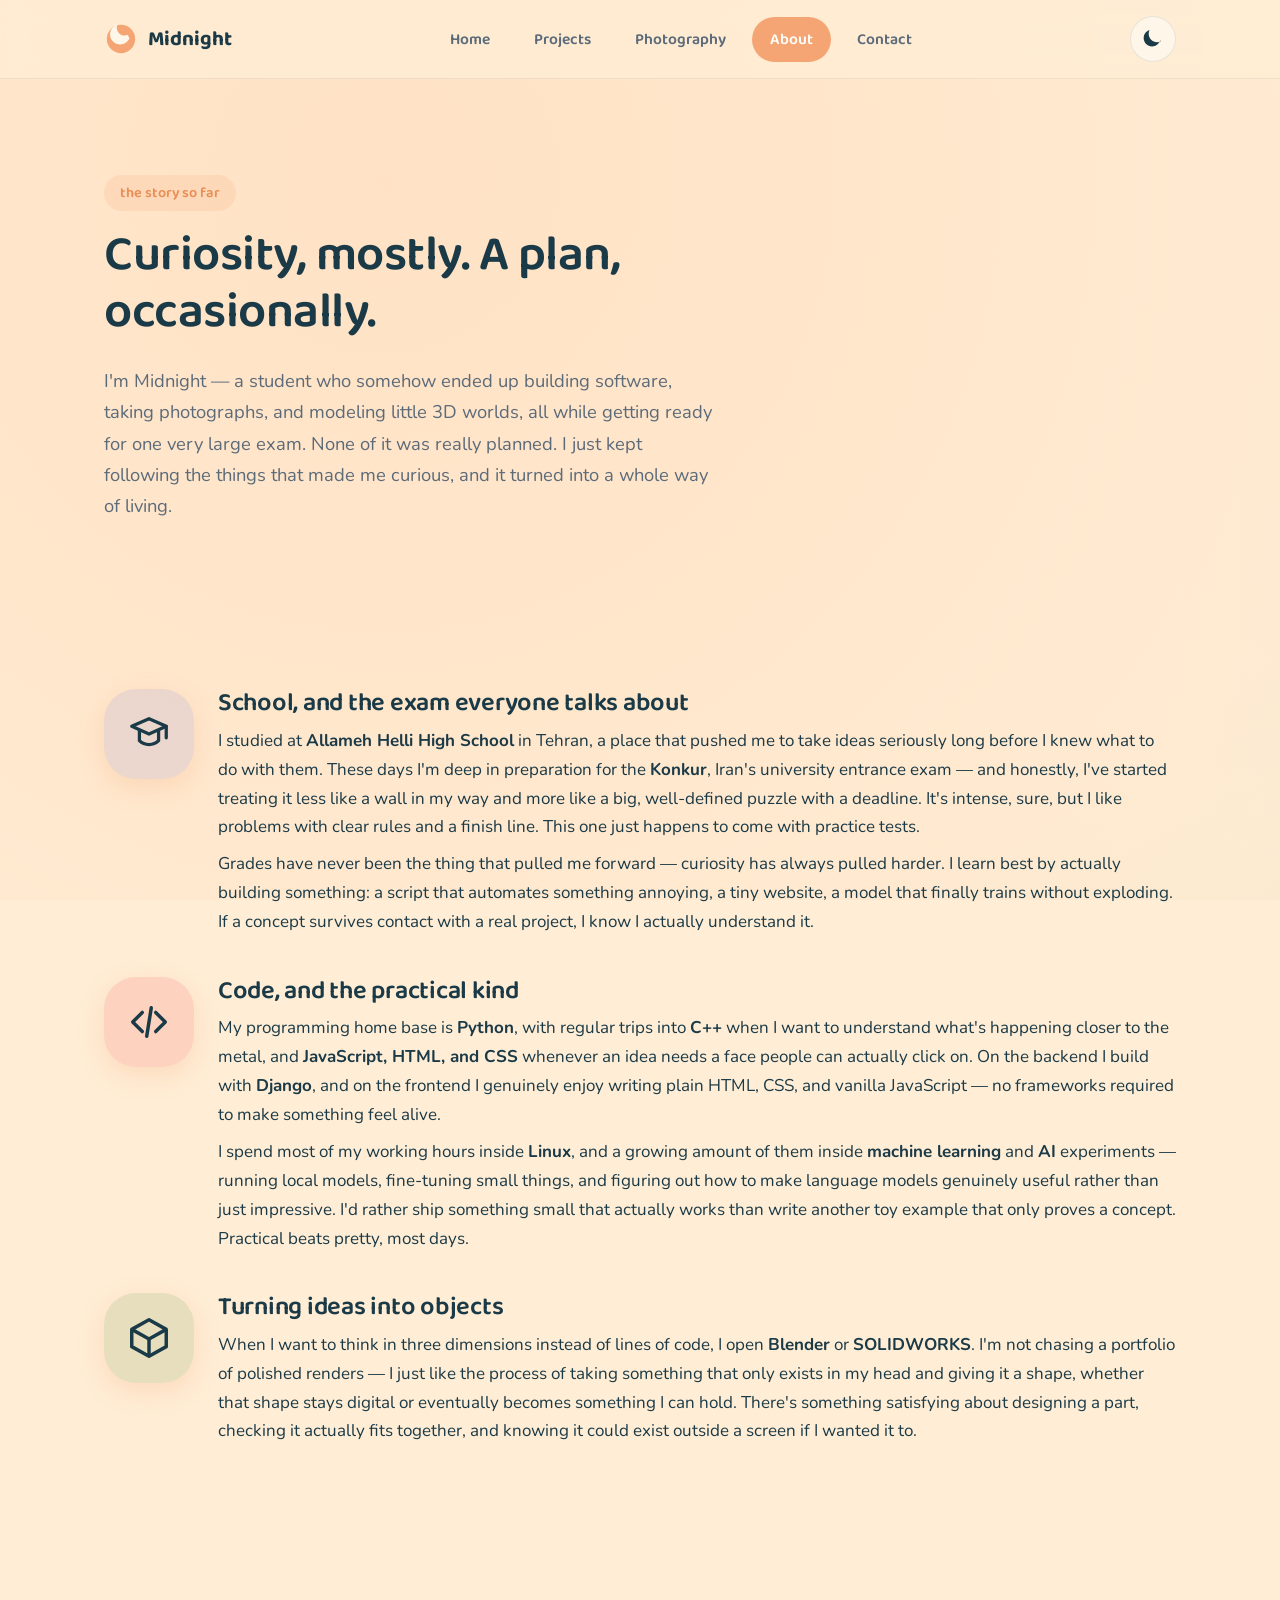
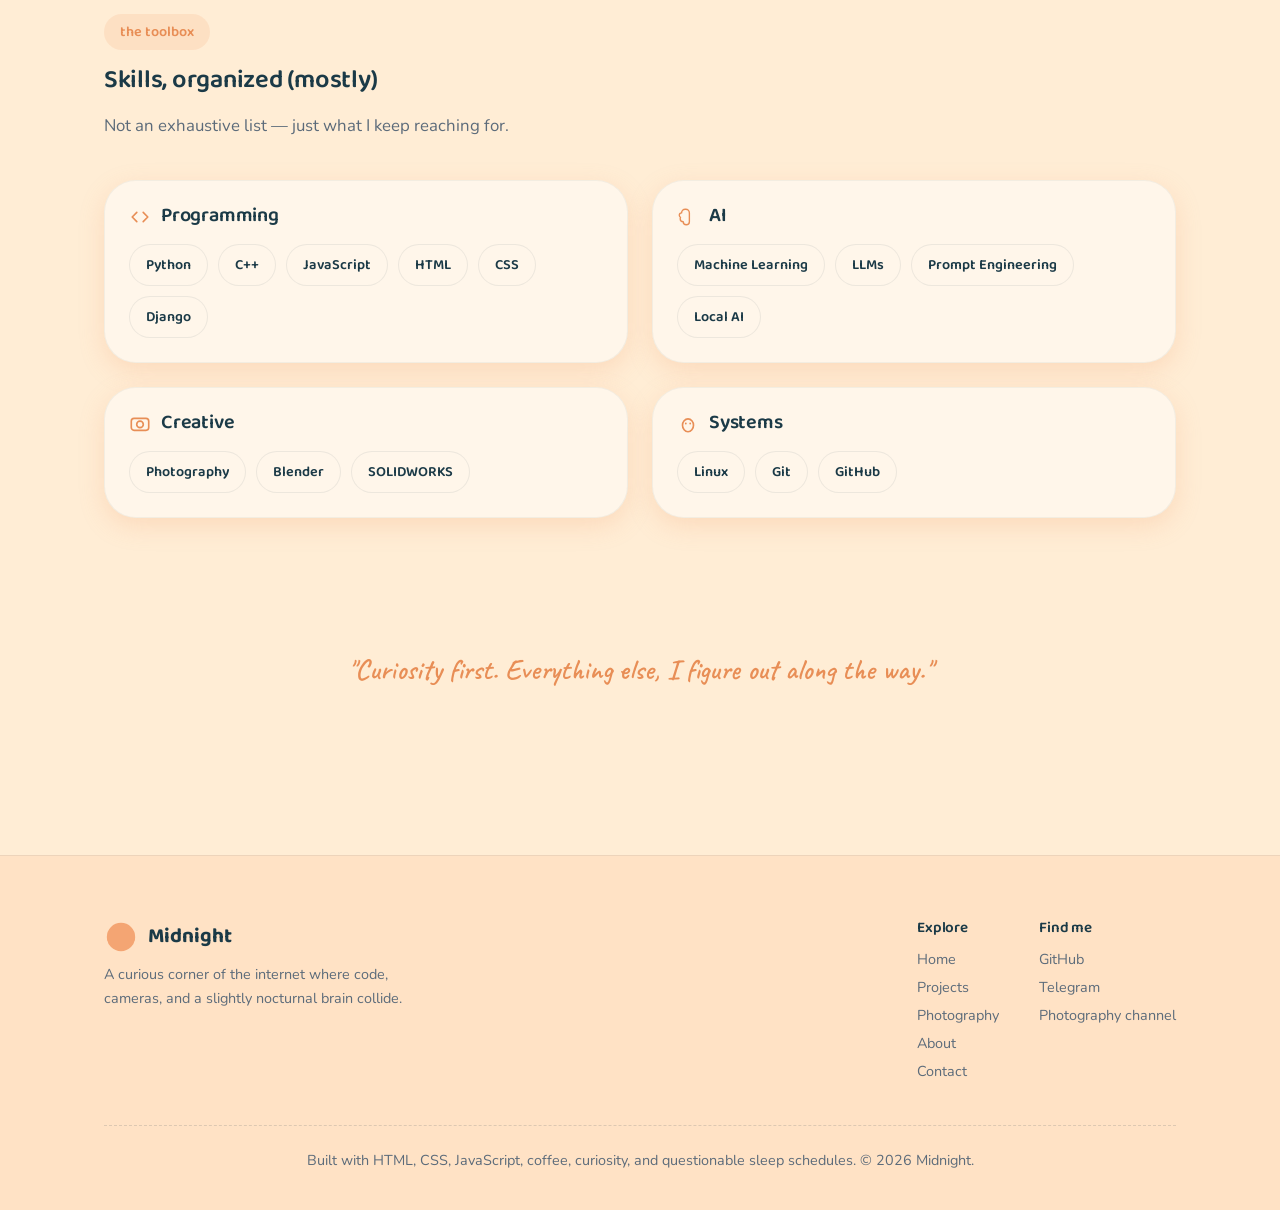
==== about.html @ 17f3300e "update blog" ====
<!DOCTYPE html>
<html lang="en">
<head>
<meta charset="UTF-8">
<script>
(function () {
  try {
    var t = localStorage.getItem('midnight-theme');
    if (t === 'night' || (!t && window.matchMedia('(prefers-color-scheme: dark)').matches)) {
      document.documentElement.setAttribute('data-theme', 'night');
    }
  } catch (e) {}
})();
</script>
<meta name="viewport" content="width=device-width, initial-scale=1.0">
<title>About — Midnight</title>
<meta name="description" content="Student, builder, and endlessly curious human. The story of how Midnight ended up juggling code, cameras, and Konkur prep.">
<link rel="icon" href="data:image/svg+xml,<svg xmlns=%22http://www.w3.org/2000/svg%22 viewBox=%220 0 24 24%22><circle cx=%2212%22 cy=%2212%22 r=%2210%22 fill=%22%23F4A573%22/></svg>">
<link rel="stylesheet" href="css/style.css">
<link rel="stylesheet" href="css/animations.css">
<link rel="stylesheet" href="css/responsive.css">
</head>
<body>

<div class="page-veil"></div>

<header class="site-header">
  <div class="container nav-wrap">
    <a href="index.html" class="brand">
      <svg class="brand-mark" viewBox="0 0 24 24" fill="none" xmlns="http://www.w3.org/2000/svg">
        <circle cx="12" cy="12" r="10" fill="var(--surface)"/>
        <path d="M17 9C16.2 9.3 15.4 9.5 14.5 9.5C11.5 9.5 9 7 9 4C9 3.3 9.1 2.6 9.4 2C6.4 2.9 4.3 5.6 4.3 8.8C4.3 12.7 7.5 15.9 11.4 15.9C14.4 15.9 16.9 14.1 18 11.5C17.6 11 17.2 10.5 17 9Z" fill="var(--ground-soft)"/>
      </svg>
      <span class="brand-text">Midnight</span>
    </a>
    <nav class="nav-links" aria-label="Primary">
      <a href="index.html">Home</a>
      <a href="projects.html">Projects</a>
      <a href="photography.html">Photography</a>
      <a href="about.html">About</a>
      <a href="contact.html">Contact</a>
    </nav>
    <div class="nav-actions">
      <button class="theme-toggle" aria-label="Toggle day and night"><svg viewBox="0 0 24 24" fill="none"><path d="M20.5 14.5C19.28 15.09 17.9 15.42 16.45 15.42C11.4 15.42 7.3 11.32 7.3 6.27C7.3 4.82 7.63 3.44 8.22 2.22C4.52 3.4 1.83 6.87 1.83 10.97C1.83 16.02 5.93 20.12 10.98 20.12C15.08 20.12 18.55 17.43 19.73 13.73C19.99 13.98 20.25 14.24 20.5 14.5Z" fill="currentColor"/></svg></button>
      <button class="nav-toggle" aria-label="Open menu" aria-expanded="false">
        <span></span><span></span><span></span>
      </button>
    </div>
  </div>
</header>

<main>

  <!-- ============================ INTRO ============================ -->
  <section class="hero">
    <div class="container">
      <div class="reveal" style="max-width:720px;">
        <div class="eyebrow">the story so far</div>
        <h1 class="hero-greeting" style="font-size:var(--fs-h1);">Curiosity, mostly. A plan, occasionally.</h1>
        <p class="lede">
          I'm Midnight — a student who somehow ended up building software, taking photographs,
          and modeling little 3D worlds, all while getting ready for one very large exam.
          None of it was really planned. I just kept following the things that made me curious,
          and it turned into a whole way of living.
        </p>
      </div>
    </div>
  </section>

  <!-- ============================ SCHOOL & KONKUR ============================ -->
  <section class="section-tight">
    <div class="container">
      <div class="about-block reveal">
        <div class="about-icon" style="background:color-mix(in srgb, var(--lavender) 26%, transparent);">
          <svg viewBox="0 0 24 24" fill="none"><path d="M3 8L12 4L21 8L12 12L3 8Z" stroke="var(--ink)" stroke-width="1.7" stroke-linejoin="round"/><path d="M7 10V15.5C7 15.5 9 17.5 12 17.5C15 17.5 17 15.5 17 15.5V10" stroke="var(--ink)" stroke-width="1.7" stroke-linejoin="round"/><path d="M21 8V14" stroke="var(--ink)" stroke-width="1.7" stroke-linecap="round"/></svg>
        </div>
        <div>
          <h2>School, and the exam everyone talks about</h2>
          <p class="mt-1">
            I studied at <strong>Allameh Helli High School</strong> in Tehran, a place that pushed me to
            take ideas seriously long before I knew what to do with them. These days I'm deep in
            preparation for the <strong>Konkur</strong>, Iran's university entrance exam — and honestly,
            I've started treating it less like a wall in my way and more like a big, well-defined
            puzzle with a deadline. It's intense, sure, but I like problems with clear rules and
            a finish line. This one just happens to come with practice tests.
          </p>
          <p class="mt-1">
            Grades have never been the thing that pulled me forward — curiosity has always pulled
            harder. I learn best by actually building something: a script that automates something
            annoying, a tiny website, a model that finally trains without exploding. If a concept
            survives contact with a real project, I know I actually understand it.
          </p>
        </div>
      </div>

      <div class="about-block reveal d1">
        <div class="about-icon" style="background:color-mix(in srgb, var(--salmon) 26%, transparent);">
          <svg viewBox="0 0 24 24" fill="none"><path d="M8.5 7L3.5 12L8.5 17" stroke="var(--ink)" stroke-width="1.8" stroke-linecap="round" stroke-linejoin="round"/><path d="M15.5 7L20.5 12L15.5 17" stroke="var(--ink)" stroke-width="1.8" stroke-linecap="round" stroke-linejoin="round"/><path d="M13.2 4.5L10.8 19.5" stroke="var(--ink)" stroke-width="1.8" stroke-linecap="round"/></svg>
        </div>
        <div>
          <h2>Code, and the practical kind</h2>
          <p class="mt-1">
            My programming home base is <strong>Python</strong>, with regular trips into
            <strong>C++</strong> when I want to understand what's happening closer to the metal,
            and <strong>JavaScript, HTML, and CSS</strong> whenever an idea needs a face people can
            actually click on. On the backend I build with <strong>Django</strong>, and on the
            frontend I genuinely enjoy writing plain HTML, CSS, and vanilla JavaScript — no
            frameworks required to make something feel alive.
          </p>
          <p class="mt-1">
            I spend most of my working hours inside <strong>Linux</strong>, and a growing amount of
            them inside <strong>machine learning</strong> and <strong>AI</strong> experiments — running
            local models, fine-tuning small things, and figuring out how to make language models
            genuinely useful rather than just impressive. I'd rather ship something small that
            actually works than write another toy example that only proves a concept. Practical
            beats pretty, most days.
          </p>
        </div>
      </div>

      <div class="about-block reveal d2">
        <div class="about-icon" style="background:color-mix(in srgb, var(--sage) 26%, transparent);">
          <svg viewBox="0 0 24 24" fill="none"><path d="M12 2.5L21 7.5V16.5L12 21.5L3 16.5V7.5L12 2.5Z" stroke="var(--ink)" stroke-width="1.8" stroke-linejoin="round"/><path d="M3 7.5L12 12.5L21 7.5" stroke="var(--ink)" stroke-width="1.8" stroke-linejoin="round"/><path d="M12 12.5V21.5" stroke="var(--ink)" stroke-width="1.8"/></svg>
        </div>
        <div>
          <h2>Turning ideas into objects</h2>
          <p class="mt-1">
            When I want to think in three dimensions instead of lines of code, I open
            <strong>Blender</strong> or <strong>SOLIDWORKS</strong>. I'm not chasing a portfolio of
            polished renders — I just like the process of taking something that only exists in my
            head and giving it a shape, whether that shape stays digital or eventually becomes
            something I can hold. There's something satisfying about designing a part, checking it
            actually fits together, and knowing it could exist outside a screen if I wanted it to.
          </p>
        </div>
      </div>
    </div>
  </section>

  <!-- ============================ SKILLS ============================ -->
  <section class="section-tight">
    <div class="container">
      <div class="section-head reveal">
        <div class="eyebrow">the toolbox</div>
        <h2>Skills, organized (mostly)</h2>
        <p>Not an exhaustive list — just what I keep reaching for.</p>
      </div>

      <div class="grid grid-2">
        <div class="card skill-group reveal d1">
          <h3>
            <svg width="22" height="22" viewBox="0 0 24 24" fill="none"><path d="M8.5 7L3.5 12L8.5 17" stroke="var(--surface-deep)" stroke-width="1.8" stroke-linecap="round" stroke-linejoin="round"/><path d="M15.5 7L20.5 12L15.5 17" stroke="var(--surface-deep)" stroke-width="1.8" stroke-linecap="round" stroke-linejoin="round"/></svg>
            Programming
          </h3>
          <div class="skill-pills">
            <span class="skill-pill">Python</span>
            <span class="skill-pill">C++</span>
            <span class="skill-pill">JavaScript</span>
            <span class="skill-pill">HTML</span>
            <span class="skill-pill">CSS</span>
            <span class="skill-pill">Django</span>
          </div>
        </div>

        <div class="card skill-group reveal d2">
          <h3>
            <svg width="22" height="22" viewBox="0 0 24 24" fill="none"><path d="M9 3.5C6.79 3.5 5 5.29 5 7.5C3.62 7.5 2.5 8.62 2.5 10C2.5 11 3.06 11.86 3.88 12.29C3.63 12.75 3.5 13.28 3.5 13.83C3.5 15.66 4.98 17.14 6.81 17.14C6.81 18.95 8.28 20.5 10.1 20.5C11.92 20.5 13.5 18.98 13.5 17.14V7.5C13.5 5.29 11.71 3.5 9.5 3.5H9Z" stroke="var(--surface-deep)" stroke-width="1.5" stroke-linejoin="round"/></svg>
            AI
          </h3>
          <div class="skill-pills">
            <span class="skill-pill">Machine Learning</span>
            <span class="skill-pill">LLMs</span>
            <span class="skill-pill">Prompt Engineering</span>
            <span class="skill-pill">Local AI</span>
          </div>
        </div>

        <div class="card skill-group reveal d3">
          <h3>
            <svg width="22" height="22" viewBox="0 0 24 24" fill="none"><rect x="2.5" y="7" width="19" height="13" rx="3" stroke="var(--surface-deep)" stroke-width="1.8"/><circle cx="12" cy="13.5" r="3.6" stroke="var(--surface-deep)" stroke-width="1.8"/></svg>
            Creative
          </h3>
          <div class="skill-pills">
            <span class="skill-pill">Photography</span>
            <span class="skill-pill">Blender</span>
            <span class="skill-pill">SOLIDWORKS</span>
          </div>
        </div>

        <div class="card skill-group reveal d4">
          <h3>
            <svg width="22" height="22" viewBox="0 0 24 24" fill="none"><ellipse cx="12" cy="14.5" rx="6" ry="7" stroke="var(--surface-deep)" stroke-width="1.8"/><circle cx="9.6" cy="12.5" r="1" fill="var(--surface-deep)"/><circle cx="14.4" cy="12.5" r="1" fill="var(--surface-deep)"/></svg>
            Systems
          </h3>
          <div class="skill-pills">
            <span class="skill-pill">Linux</span>
            <span class="skill-pill">Git</span>
            <span class="skill-pill">GitHub</span>
          </div>
        </div>
      </div>
    </div>
  </section>

  <!-- ============================ QUOTE ============================ -->
  <section class="section-tight">
    <div class="container">
      <div class="center reveal" style="max-width:600px;">
        <p class="script" style="font-size:1.8rem; color:var(--surface-deep);">
          "Curiosity first. Everything else, I figure out along the way."
        </p>
      </div>
    </div>
  </section>

</main>

<footer class="site-footer">
  <div class="container">
    <div class="footer-grid">
      <div class="footer-brand">
        <a href="index.html" class="brand">
          <svg class="brand-mark" viewBox="0 0 24 24" fill="none"><circle cx="12" cy="12" r="10" fill="var(--surface)"/></svg>
          <span>Midnight</span>
        </a>
        <p>A curious corner of the internet where code, cameras, and a slightly nocturnal brain collide.</p>
      </div>
      <div class="footer-links">
        <div class="footer-col">
          <h4>Explore</h4>
          <a href="index.html">Home</a>
          <a href="projects.html">Projects</a>
          <a href="photography.html">Photography</a>
          <a href="about.html">About</a>
          <a href="contact.html">Contact</a>
        </div>
        <div class="footer-col">
          <h4>Find me</h4>
          <a href="https://github.com/MidnightMA" target="_blank" rel="noopener">GitHub</a>
          <a href="https://t.me/MidnightMA" target="_blank" rel="noopener">Telegram</a>
          <a href="https://t.me/MA_Pics" target="_blank" rel="noopener">Photography channel</a>
        </div>
      </div>
    </div>
    <div class="footer-bottom">
      Built with HTML, CSS, JavaScript, coffee, curiosity, and questionable sleep schedules. © <span id="current-year"></span> Midnight.
    </div>
  </div>
</footer>

<script src="js/main.js"></script>
</body>
</html>
---- css/style.css ----
/* ==========================================================================
   MIDNIGHT — a warm, curious little corner of the internet
   Design language: Warm Humanist (Headspace/Calm-inspired)
   ========================================================================== */

/* ---------- Fonts ---------- */
@import url('https://fonts.googleapis.com/css2?family=Baloo+2:wght@500;600;700;800&family=Nunito:wght@400;600;700;800&family=Caveat:wght@500;600&display=swap');

/* ---------- Design tokens ---------- */
:root {
  /* Palette — Ground */
  --ground: #FFEDD5;
  --ground-alt: #FFE2C5;
  --ground-soft: #FFF6EA;

  /* Palette — Surface / Ink */
  --surface: #F4A573;
  --surface-deep: #E88E56;
  --ink: #1B3A47;
  --ink-secondary: #5C6B7A;
  --white: #FFFDF9;

  /* Palette — accents (use one or two per scene, rotating) */
  --lavender: #B0A5D1;
  --sage: #9DB67A;
  --salmon: #F5867B;

  /* Shadows */
  --shadow-soft: 0 8px 24px rgba(244, 165, 115, 0.25);
  --shadow-lavender: 0 8px 24px rgba(176, 165, 209, 0.28);
  --shadow-sage: 0 8px 24px rgba(157, 182, 122, 0.28);
  --shadow-salmon: 0 8px 24px rgba(245, 134, 123, 0.28);

  /* Spacing scale */
  --sp-1: 8px;
  --sp-2: 16px;
  --sp-3: 24px;
  --sp-4: 40px;
  --sp-5: 64px;
  --sp-6: 96px;

  /* Radius scale */
  --r-sm: 16px;
  --r-md: 24px;
  --r-lg: 32px;
  --r-pill: 999px;

  /* Motion */
  --ease-gentle: cubic-bezier(0.4, 0, 0.2, 1);
  --dur-fast: 400ms;
  --dur-slow: 800ms;

  /* Type */
  --font-display: 'Baloo 2', system-ui, sans-serif;
  --font-body: 'Nunito', system-ui, sans-serif;
  --font-script: 'Caveat', cursive;

  /* Type scale */
  --fs-hero: clamp(2.6rem, 5.5vw + 1rem, 4.75rem);
  --fs-h1: clamp(2.1rem, 3vw + 1.2rem, 3.1rem);
  --fs-h2: clamp(1.6rem, 1.6vw + 1rem, 2.1rem);
  --fs-h3: 1.3rem;
  --fs-body: 1.0625rem;
  --fs-small: 0.9rem;

  color-scheme: light;
}

/* ---------- Night mode (still warm — dark teal, never cool navy) ---------- */
[data-theme='night'] {
  --ground: #17323D;
  --ground-alt: #12282F;
  --ground-soft: #1E3D48;
  --surface: #D97B4F;
  --surface-deep: #C4693F;
  --ink: #FFEDD5;
  --ink-secondary: #D9C6B3;
  --white: #21414C;
  --shadow-soft: 0 8px 28px rgba(0, 0, 0, 0.35);
  --shadow-lavender: 0 8px 28px rgba(176, 165, 209, 0.18);
  --shadow-sage: 0 8px 28px rgba(157, 182, 122, 0.18);
  --shadow-salmon: 0 8px 28px rgba(245, 134, 123, 0.18);
  color-scheme: dark;
}

/* ---------- Reset ---------- */
*, *::before, *::after { box-sizing: border-box; }
html, body { padding: 0; margin: 0; }
h1, h2, h3, h4, p, figure { margin: 0; }
ul { list-style: none; margin: 0; padding: 0; }
a { color: inherit; text-decoration: none; }
button { font: inherit; color: inherit; background: none; border: none; cursor: pointer; }
img { max-width: 100%; display: block; }
svg { display: block; }

html {
  scroll-behavior: smooth;
}

body {
  font-family: var(--font-body);
  font-size: var(--fs-body);
  color: var(--ink);
  background: var(--ground);
  transition: background var(--dur-slow) var(--ease-gentle), color var(--dur-slow) var(--ease-gentle);
  overflow-x: hidden;
  min-height: 100vh;
}

/* subtle drifting warm gradient ground */
body::before {
  content: '';
  position: fixed;
  inset: 0;
  z-index: -1;
  background:
    radial-gradient(circle at 15% 10%, var(--ground-alt) 0%, transparent 45%),
    radial-gradient(circle at 85% 30%, rgba(176, 165, 209, 0.18) 0%, transparent 40%),
    radial-gradient(circle at 60% 90%, rgba(157, 182, 122, 0.15) 0%, transparent 45%),
    var(--ground);
  background-size: 200% 200%;
  animation: driftGround 26s ease-in-out infinite;
  transition: background-color var(--dur-slow) var(--ease-gentle);
}

.reduced-motion body::before,
.reduced-motion * { animation-duration: 0.001ms !important; animation-iteration-count: 1 !important; }

@media (prefers-reduced-motion: reduce) {
  * { animation-duration: 0.001ms !important; animation-iteration-count: 1 !important; scroll-behavior: auto !important; }
}

h1, h2, h3, h4, .display {
  font-family: var(--font-display);
  font-weight: 600;
  line-height: 1.15;
  letter-spacing: -0.01em;
}

.script {
  font-family: var(--font-script);
  font-weight: 600;
}

p { line-height: 1.7; color: var(--ink); }

.container {
  width: 100%;
  max-width: 1120px;
  margin: 0 auto;
  padding: 0 var(--sp-3);
}

section {
  padding: var(--sp-6) 0;
}

.section-tight { padding: var(--sp-5) 0; }

.eyebrow {
  display: inline-flex;
  align-items: center;
  gap: 8px;
  font-family: var(--font-display);
  font-size: var(--fs-small);
  font-weight: 600;
  color: var(--surface-deep);
  background: color-mix(in srgb, var(--surface) 18%, transparent);
  padding: 6px 16px;
  border-radius: var(--r-pill);
  margin-bottom: var(--sp-2);
}

.section-head {
  max-width: 640px;
  margin-bottom: var(--sp-4);
}

.section-head h2 { margin-bottom: var(--sp-2); }
.section-head p { color: var(--ink-secondary); font-size: 1.05rem; }
.center { text-align: center; margin-left: auto; margin-right: auto; }

/* ---------- Buttons (pills!) ---------- */
.btn {
  display: inline-flex;
  align-items: center;
  gap: 10px;
  font-family: var(--font-display);
  font-weight: 600;
  font-size: 1rem;
  padding: 14px 30px;
  border-radius: var(--r-pill);
  transition: transform var(--dur-fast) var(--ease-gentle),
              box-shadow var(--dur-fast) var(--ease-gentle),
              background var(--dur-fast) var(--ease-gentle);
  will-change: transform;
}

.btn-primary {
  background: var(--surface);
  color: var(--white);
  box-shadow: var(--shadow-soft);
}
.btn-primary:hover { transform: translateY(-4px); box-shadow: 0 14px 30px rgba(244, 165, 115, 0.35); }

.btn-ghost {
  background: transparent;
  color: var(--ink);
  border: 2px solid color-mix(in srgb, var(--ink) 18%, transparent);
}
.btn-ghost:hover { transform: translateY(-4px); border-color: var(--surface); background: color-mix(in srgb, var(--surface) 10%, transparent); }

.btn-lavender { background: var(--lavender); color: var(--white); box-shadow: var(--shadow-lavender); }
.btn-lavender:hover { transform: translateY(-4px); }

.btn:focus-visible, a:focus-visible, button:focus-visible {
  outline: 3px solid var(--surface-deep);
  outline-offset: 3px;
}

.btn-small { padding: 9px 18px; font-size: var(--fs-small); }

/* ---------- Navigation ---------- */
.site-header {
  position: sticky;
  top: 0;
  z-index: 100;
  padding: var(--sp-2) 0;
  backdrop-filter: blur(14px);
  background: color-mix(in srgb, var(--ground) 78%, transparent);
  border-bottom: 1px solid color-mix(in srgb, var(--ink) 8%, transparent);
  transition: background var(--dur-slow) var(--ease-gentle);
}

.nav-wrap {
  display: flex;
  align-items: center;
  justify-content: space-between;
  gap: var(--sp-3);
}

.brand {
  display: flex;
  align-items: center;
  gap: 10px;
  font-family: var(--font-display);
  font-size: 1.3rem;
  font-weight: 700;
  color: var(--ink);
}
.brand .brand-mark { width: 34px; height: 34px; }

.nav-links {
  display: flex;
  align-items: center;
  gap: var(--sp-1);
}

.nav-links a {
  font-family: var(--font-display);
  font-weight: 600;
  font-size: 0.98rem;
  padding: 10px 18px;
  border-radius: var(--r-pill);
  color: var(--ink-secondary);
  transition: background var(--dur-fast) var(--ease-gentle), color var(--dur-fast) var(--ease-gentle);
}
.nav-links a:hover { background: color-mix(in srgb, var(--surface) 16%, transparent); color: var(--ink); }
.nav-links a.active { background: var(--surface); color: var(--white); }

.nav-actions { display: flex; align-items: center; gap: var(--sp-2); }

.theme-toggle {
  width: 46px; height: 46px;
  border-radius: 50%;
  display: grid; place-items: center;
  background: var(--ground-soft);
  border: 1px solid color-mix(in srgb, var(--ink) 10%, transparent);
  transition: transform var(--dur-fast) var(--ease-gentle), background var(--dur-fast) var(--ease-gentle);
}
.theme-toggle:hover { transform: rotate(-14deg) scale(1.05); }
.theme-toggle svg { width: 22px; height: 22px; }

.nav-toggle {
  display: none;
  width: 46px; height: 46px;
  border-radius: 50%;
  background: var(--ground-soft);
  border: 1px solid color-mix(in srgb, var(--ink) 10%, transparent);
  align-items: center; justify-content: center;
  flex-direction: column; gap: 5px;
}
.nav-toggle span { width: 20px; height: 2.5px; border-radius: 2px; background: var(--ink); transition: all var(--dur-fast) var(--ease-gentle); }

/* ---------- Hero ---------- */
.hero {
  padding: var(--sp-6) 0 var(--sp-5);
  position: relative;
}
.hero-grid {
  display: grid;
  grid-template-columns: 1.1fr 0.9fr;
  gap: var(--sp-5);
  align-items: center;
}
.hero-greeting {
  font-size: var(--fs-hero);
  margin-bottom: var(--sp-3);
}
.hero-greeting .script { color: var(--surface-deep); }
.hero p.lede {
  font-size: 1.15rem;
  color: var(--ink-secondary);
  max-width: 56ch;
  margin-bottom: var(--sp-4);
}
.hero-cta { display: flex; flex-wrap: wrap; gap: var(--sp-2); align-items: center; }

.hero-art { position: relative; display: grid; place-items: center; min-height: 420px; }
.mascot { width: 100%; max-width: 420px; height: auto; }

/* ---------- Cards ---------- */
.card {
  background: var(--ground-soft);
  border-radius: var(--r-lg);
  padding: var(--sp-3);
  box-shadow: var(--shadow-soft);
  transition: transform var(--dur-fast) var(--ease-gentle), box-shadow var(--dur-fast) var(--ease-gentle);
  border: 1px solid color-mix(in srgb, var(--ink) 5%, transparent);
}
.card:hover { transform: translateY(-8px); box-shadow: 0 16px 34px rgba(244, 165, 115, 0.3); }

.grid {
  display: grid;
  gap: var(--sp-3);
}
.grid-3 { grid-template-columns: repeat(3, 1fr); }
.grid-2 { grid-template-columns: repeat(2, 1fr); }

/* Pill tech tags */
.tag {
  display: inline-flex;
  align-items: center;
  font-family: var(--font-display);
  font-size: 0.8rem;
  font-weight: 600;
  padding: 5px 14px;
  border-radius: var(--r-pill);
  background: color-mix(in srgb, var(--sage) 22%, transparent);
  color: #4C5E36;
}
[data-theme='night'] .tag { color: #E7EFDA; }
.tag.lav { background: color-mix(in srgb, var(--lavender) 26%, transparent); color: #4A4270; }
[data-theme='night'] .tag.lav { color: #EAE6F5; }
.tag.sal { background: color-mix(in srgb, var(--salmon) 24%, transparent); color: #7A2E27; }
[data-theme='night'] .tag.sal { color: #FBE4E1; }

/* Fun-fact cards */
.fact-card {
  display: flex;
  gap: var(--sp-2);
  align-items: flex-start;
}
.fact-emoji {
  font-size: 1.8rem;
  flex: none;
  width: 56px; height: 56px;
  display: grid; place-items: center;
  background: var(--ground-alt);
  border-radius: var(--r-md);
}

/* Section dividers - soft blobs, not hairlines */
.blob-divider { height: 80px; position: relative; overflow: hidden; }

/* Footer */
.site-footer {
  padding: var(--sp-5) 0 var(--sp-4);
  background: var(--ground-alt);
  margin-top: var(--sp-6);
  border-top: 1px solid color-mix(in srgb, var(--ink) 8%, transparent);
}
.footer-grid {
  display: flex;
  justify-content: space-between;
  align-items: flex-start;
  flex-wrap: wrap;
  gap: var(--sp-3);
}
.footer-brand { max-width: 340px; }
.footer-brand p { color: var(--ink-secondary); margin-top: var(--sp-1); font-size: var(--fs-small); }
.footer-links { display: flex; gap: var(--sp-4); flex-wrap: wrap; }
.footer-col h4 { font-size: 0.95rem; margin-bottom: var(--sp-1); }
.footer-col a { display: block; color: var(--ink-secondary); font-size: var(--fs-small); padding: 4px 0; transition: color var(--dur-fast); }
.footer-col a:hover { color: var(--surface-deep); }
.footer-bottom {
  margin-top: var(--sp-4);
  padding-top: var(--sp-3);
  border-top: 1px dashed color-mix(in srgb, var(--ink) 15%, transparent);
  font-size: var(--fs-small);
  color: var(--ink-secondary);
  text-align: center;
}

/* Page transition overlay */
.page-veil {
  position: fixed; inset: 0; z-index: 9999;
  background: var(--ground);
  pointer-events: none;
  opacity: 0;
}

/* Loading dots (gentle) */
.loader-dots { display: inline-flex; gap: 6px; }
.loader-dots span {
  width: 8px; height: 8px; border-radius: 50%; background: var(--surface);
}

/* Icon buttons (contact) */
.icon-link {
  display: flex;
  align-items: center;
  gap: var(--sp-2);
  padding: var(--sp-2) var(--sp-3);
  border-radius: var(--r-md);
  background: var(--ground-soft);
  box-shadow: var(--shadow-soft);
  transition: transform var(--dur-fast) var(--ease-gentle), box-shadow var(--dur-fast) var(--ease-gentle);
}
.icon-link:hover { transform: translateY(-6px) rotate(-1deg); }
.icon-link .icon-circle {
  width: 48px; height: 48px; border-radius: 50%;
  display: grid; place-items: center;
  background: var(--surface);
  flex: none;
}
.icon-link .icon-circle svg { width: 24px; height: 24px; color: var(--white); }
.icon-link strong { font-family: var(--font-display); display: block; font-size: 1.05rem; }
.icon-link span.sub { color: var(--ink-secondary); font-size: var(--fs-small); }

/* Skill pill grid */
.skill-group h3 { margin-bottom: var(--sp-2); display: flex; align-items: center; gap: 10px; }
.skill-pills { display: flex; flex-wrap: wrap; gap: 10px; }
.skill-pill {
  padding: 8px 16px;
  border-radius: var(--r-pill);
  background: var(--ground-soft);
  border: 1px solid color-mix(in srgb, var(--ink) 8%, transparent);
  font-family: var(--font-display);
  font-weight: 600;
  font-size: 0.9rem;
  transition: transform var(--dur-fast) var(--ease-gentle), background var(--dur-fast) var(--ease-gentle);
}
.skill-pill:hover { transform: translateY(-3px); background: var(--surface); color: var(--white); }

/* Timeline-ish about blocks (not numbered — narrative flow) */
.about-block { display: grid; grid-template-columns: 90px 1fr; gap: var(--sp-3); margin-bottom: var(--sp-4); }
.about-block .about-icon {
  width: 90px; height: 90px; border-radius: var(--r-lg);
  display: grid; place-items: center;
  background: var(--ground-soft);
  box-shadow: var(--shadow-soft);
}
.about-block .about-icon svg { width: 46px; height: 46px; }

/* Gallery */
.gallery-filters { display: flex; gap: 10px; flex-wrap: wrap; margin-bottom: var(--sp-3); }
.filter-btn {
  padding: 9px 20px;
  border-radius: var(--r-pill);
  background: var(--ground-soft);
  font-family: var(--font-display);
  font-weight: 600;
  font-size: 0.9rem;
  border: 1px solid color-mix(in srgb, var(--ink) 8%, transparent);
  transition: background var(--dur-fast), color var(--dur-fast);
}
.filter-btn.active, .filter-btn:hover { background: var(--surface); color: var(--white); }

.gallery-grid {
  display: grid;
  grid-template-columns: repeat(3, 1fr);
  gap: var(--sp-2);
}
.gallery-item {
  border-radius: var(--r-md);
  overflow: hidden;
  position: relative;
  aspect-ratio: 4 / 5;
  box-shadow: var(--shadow-soft);
  cursor: pointer;
}
.gallery-item img { width: 100%; height: 100%; object-fit: cover; transition: transform var(--dur-slow) var(--ease-gentle); }
.gallery-item:hover img { transform: scale(1.06); }
.gallery-caption {
  position: absolute; left: 0; right: 0; bottom: 0;
  padding: var(--sp-2);
  background: linear-gradient(to top, rgba(27,58,71,0.75), transparent);
  color: #fff;
  font-family: var(--font-display);
  font-size: 0.9rem;
  transform: translateY(8px);
  opacity: 0;
  transition: all var(--dur-fast) var(--ease-gentle);
}
.gallery-item:hover .gallery-caption { transform: translateY(0); opacity: 1; }

/* Project card specifics */
.project-card { display: flex; flex-direction: column; height: 100%; }
.project-icon {
  width: 60px; height: 60px; border-radius: var(--r-md);
  display: grid; place-items: center;
  background: var(--ground-alt);
  margin-bottom: var(--sp-2);
}
.project-icon svg { width: 32px; height: 32px; }
.project-card h3 { margin-bottom: var(--sp-1); }
.project-card p.desc { color: var(--ink-secondary); flex-grow: 1; margin-bottom: var(--sp-2); }
.project-tags { display: flex; flex-wrap: wrap; gap: 8px; margin-bottom: var(--sp-3); }
.project-links { display: flex; gap: 10px; }

.more-coming-card {
  display: flex; flex-direction: column; align-items: center; justify-content: center;
  text-align: center;
  border: 2px dashed color-mix(in srgb, var(--ink) 20%, transparent);
  background: transparent;
  box-shadow: none;
  min-height: 100%;
}
.more-coming-card:hover { transform: translateY(-4px); border-color: var(--surface); }

/* Contact page hero */
.contact-hero { text-align: center; max-width: 720px; margin: 0 auto var(--sp-5); }

/* Utility */
.mt-1{margin-top:var(--sp-1)} .mt-2{margin-top:var(--sp-2)} .mt-3{margin-top:var(--sp-3)} .mt-4{margin-top:var(--sp-4)}
.mb-1{margin-bottom:var(--sp-1)} .mb-2{margin-bottom:var(--sp-2)} .mb-3{margin-bottom:var(--sp-3)} .mb-4{margin-bottom:var(--sp-4)}
.text-secondary{color:var(--ink-secondary)}
.flex{display:flex} .items-center{align-items:center} .gap-2{gap:var(--sp-2)}
---- css/animations.css ----
/* ==========================================================================
   MIDNIGHT — motion library
   Gentle. Slow. Breathing. Nothing bouncy, nothing sudden.
   ========================================================================== */

/* Drifting warm gradient ground */
@keyframes driftGround {
  0%   { background-position: 0% 0%; }
  50%  { background-position: 100% 60%; }
  100% { background-position: 0% 0%; }
}

/* Breathing — the signature Headspace move */
@keyframes breathe {
  0%, 100% { transform: scale(1); }
  50%      { transform: scale(1.045); }
}
.breathing { animation: breathe 4s var(--ease-gentle) infinite; transform-origin: center; }
.breathing-slow { animation: breathe 6s var(--ease-gentle) infinite; }
.breathing-fast { animation: breathe 2.4s var(--ease-gentle) infinite; }

/* Gentle floating (for orbiting mini-icons / illustrations) */
@keyframes floaty {
  0%, 100% { transform: translateY(0px) rotate(0deg); }
  50%      { transform: translateY(-14px) rotate(2deg); }
}
.floaty { animation: floaty 5s var(--ease-gentle) infinite; transform-box: fill-box; transform-origin: center; }
.floaty-delay-1 { animation-delay: 0.6s; }
.floaty-delay-2 { animation-delay: 1.4s; }
.floaty-delay-3 { animation-delay: 2.1s; }

/* Twinkle for stars */
@keyframes twinkle {
  0%, 100% { opacity: 0.35; transform: scale(0.85); }
  50%      { opacity: 1; transform: scale(1.1); }
}
.twinkle { animation: twinkle 2.6s ease-in-out infinite; transform-box: fill-box; transform-origin: center; }

/* Slow blink for the moon mascot */
@keyframes blink {
  0%, 92%, 100% { transform: scaleY(1); }
  96%           { transform: scaleY(0.1); }
}
.mascot-eye { animation: blink 5s ease-in-out infinite; transform-box: fill-box; transform-origin: center; }
.mascot-eye.delay { animation-delay: 0.15s; }

/* Orbit rotation for tiny satellite icons around the mascot */
@keyframes orbit {
  from { transform: rotate(0deg) translateX(150px) rotate(0deg); }
  to   { transform: rotate(360deg) translateX(150px) rotate(-360deg); }
}
.orbit { animation: orbit 22s linear infinite; transform-box: fill-box; transform-origin: center; }

/* Fade + rise on scroll reveal */
@keyframes fadeInUp {
  from { opacity: 0; transform: translateY(28px); }
  to   { opacity: 1; transform: translateY(0); }
}
.reveal {
  opacity: 0;
  transform: translateY(28px);
}
.reveal.is-visible {
  animation: fadeInUp var(--dur-slow) var(--ease-gentle) forwards;
}

/* Stagger helper */
.reveal.d1 { animation-delay: 0.08s; }
.reveal.d2 { animation-delay: 0.16s; }
.reveal.d3 { animation-delay: 0.24s; }
.reveal.d4 { animation-delay: 0.32s; }
.reveal.d5 { animation-delay: 0.4s; }
.reveal.d6 { animation-delay: 0.48s; }

/* Page load veil — soft fade, not a jarring wipe */
@keyframes veilIn {
  from { opacity: 1; }
  to   { opacity: 0; }
}
@keyframes veilOut {
  from { opacity: 0; }
  to   { opacity: 1; }
}
.page-veil.veil-enter { animation: veilIn var(--dur-slow) var(--ease-gentle) forwards; }
.page-veil.veil-leave { animation: veilOut var(--dur-fast) var(--ease-gentle) forwards; }

/* Loading dots pulse */
@keyframes dotPulse {
  0%, 80%, 100% { transform: scale(0.6); opacity: 0.5; }
  40%           { transform: scale(1); opacity: 1; }
}
.loader-dots span { animation: dotPulse 1.4s ease-in-out infinite; }
.loader-dots span:nth-child(2) { animation-delay: 0.18s; }
.loader-dots span:nth-child(3) { animation-delay: 0.36s; }

/* Underline draw for nav/active link (subtle) */
@keyframes drawUnderline {
  from { transform: scaleX(0); }
  to   { transform: scaleX(1); }
}

/* Gentle pop for buttons on click (not springy — just a soft press) */
.btn:active, .filter-btn:active, .theme-toggle:active {
  transform: scale(0.97);
}

/* Cloud/shape drift for hero background accents */
@keyframes driftShape {
  0%   { transform: translate(0, 0); }
  50%  { transform: translate(18px, -12px); }
  100% { transform: translate(0, 0); }
}
.drift { animation: driftShape 9s var(--ease-gentle) infinite; }

/* Camera shutter blink used on photography page icon */
@keyframes shutter {
  0%, 100% { transform: scale(1); }
  48% { transform: scale(0.85); }
  52% { transform: scale(1); }
}
.shutter-icon { animation: shutter 3.6s ease-in-out infinite; }
---- css/responsive.css ----
/* ==========================================================================
   MIDNIGHT — responsive rules
   Desktop-first tokens above; here we adapt down to tablet & mobile.
   ========================================================================== */

html, body { max-width: 100vw; overflow-x: hidden; }

/* ---------- Tablet ---------- */
@media (max-width: 1024px) {
  .container { padding: 0 var(--sp-2); }

  .hero-grid { grid-template-columns: 1fr; gap: var(--sp-4); }
  .hero-art { min-height: 320px; order: -1; }
  .hero { padding: var(--sp-5) 0 var(--sp-4); text-align: left; }

  .grid-3 { grid-template-columns: repeat(2, 1fr); }
  .gallery-grid { grid-template-columns: repeat(2, 1fr); }

  section { padding: var(--sp-5) 0; }

  .about-block { grid-template-columns: 70px 1fr; }
  .about-block .about-icon { width: 70px; height: 70px; }
  .about-block .about-icon svg { width: 36px; height: 36px; }
}

/* ---------- Mobile nav ---------- */
@media (max-width: 860px) {
  .nav-toggle { display: flex; }

  .nav-links {
    position: fixed;
    top: 78px;
    left: var(--sp-2);
    right: var(--sp-2);
    flex-direction: column;
    align-items: stretch;
    background: var(--ground-soft);
    border-radius: var(--r-lg);
    box-shadow: var(--shadow-soft);
    padding: var(--sp-2);
    gap: 6px;
    transform-origin: top;
    transform: scaleY(0);
    opacity: 0;
    pointer-events: none;
    transition: transform var(--dur-fast) var(--ease-gentle), opacity var(--dur-fast) var(--ease-gentle);
  }
  .nav-links.open {
    transform: scaleY(1);
    opacity: 1;
    pointer-events: auto;
  }
  .nav-links a { text-align: center; padding: 14px; }
}

/* ---------- Small tablet / large phone ---------- */
@media (max-width: 720px) {
  .grid-3 { grid-template-columns: 1fr; }
  .grid-2 { grid-template-columns: 1fr; }
  .gallery-grid { grid-template-columns: repeat(2, 1fr); }

  .footer-grid { flex-direction: column; gap: var(--sp-3); }
  .footer-links { gap: var(--sp-3); }

  .hero-cta { justify-content: flex-start; }
}

/* ---------- Mobile ---------- */
@media (max-width: 560px) {
  :root {
    --sp-6: 56px;
    --sp-5: 40px;
  }

  .brand span.brand-text { display: none; }

  .hero-greeting { font-size: clamp(2.1rem, 9vw, 2.8rem); }
  .hero p.lede { font-size: 1.02rem; }
  .hero-art { min-height: 260px; }

  .gallery-grid { grid-template-columns: repeat(2, 1fr); gap: var(--sp-1); }

  .about-block { grid-template-columns: 56px 1fr; gap: var(--sp-2); }
  .about-block .about-icon { width: 56px; height: 56px; border-radius: var(--r-sm); }
  .about-block .about-icon svg { width: 28px; height: 28px; }

  .icon-link { flex-wrap: wrap; }

  .section-head { margin-bottom: var(--sp-3); }

  .orbit, .floaty.orbit-icon { display: none; } /* keep mobile hero calm & uncluttered */
}

@media (max-width: 400px) {
  .gallery-grid { grid-template-columns: 1fr 1fr; }
  .hero-cta .btn { width: 100%; justify-content: center; }
  .hero-cta { flex-direction: column; align-items: stretch; }
}
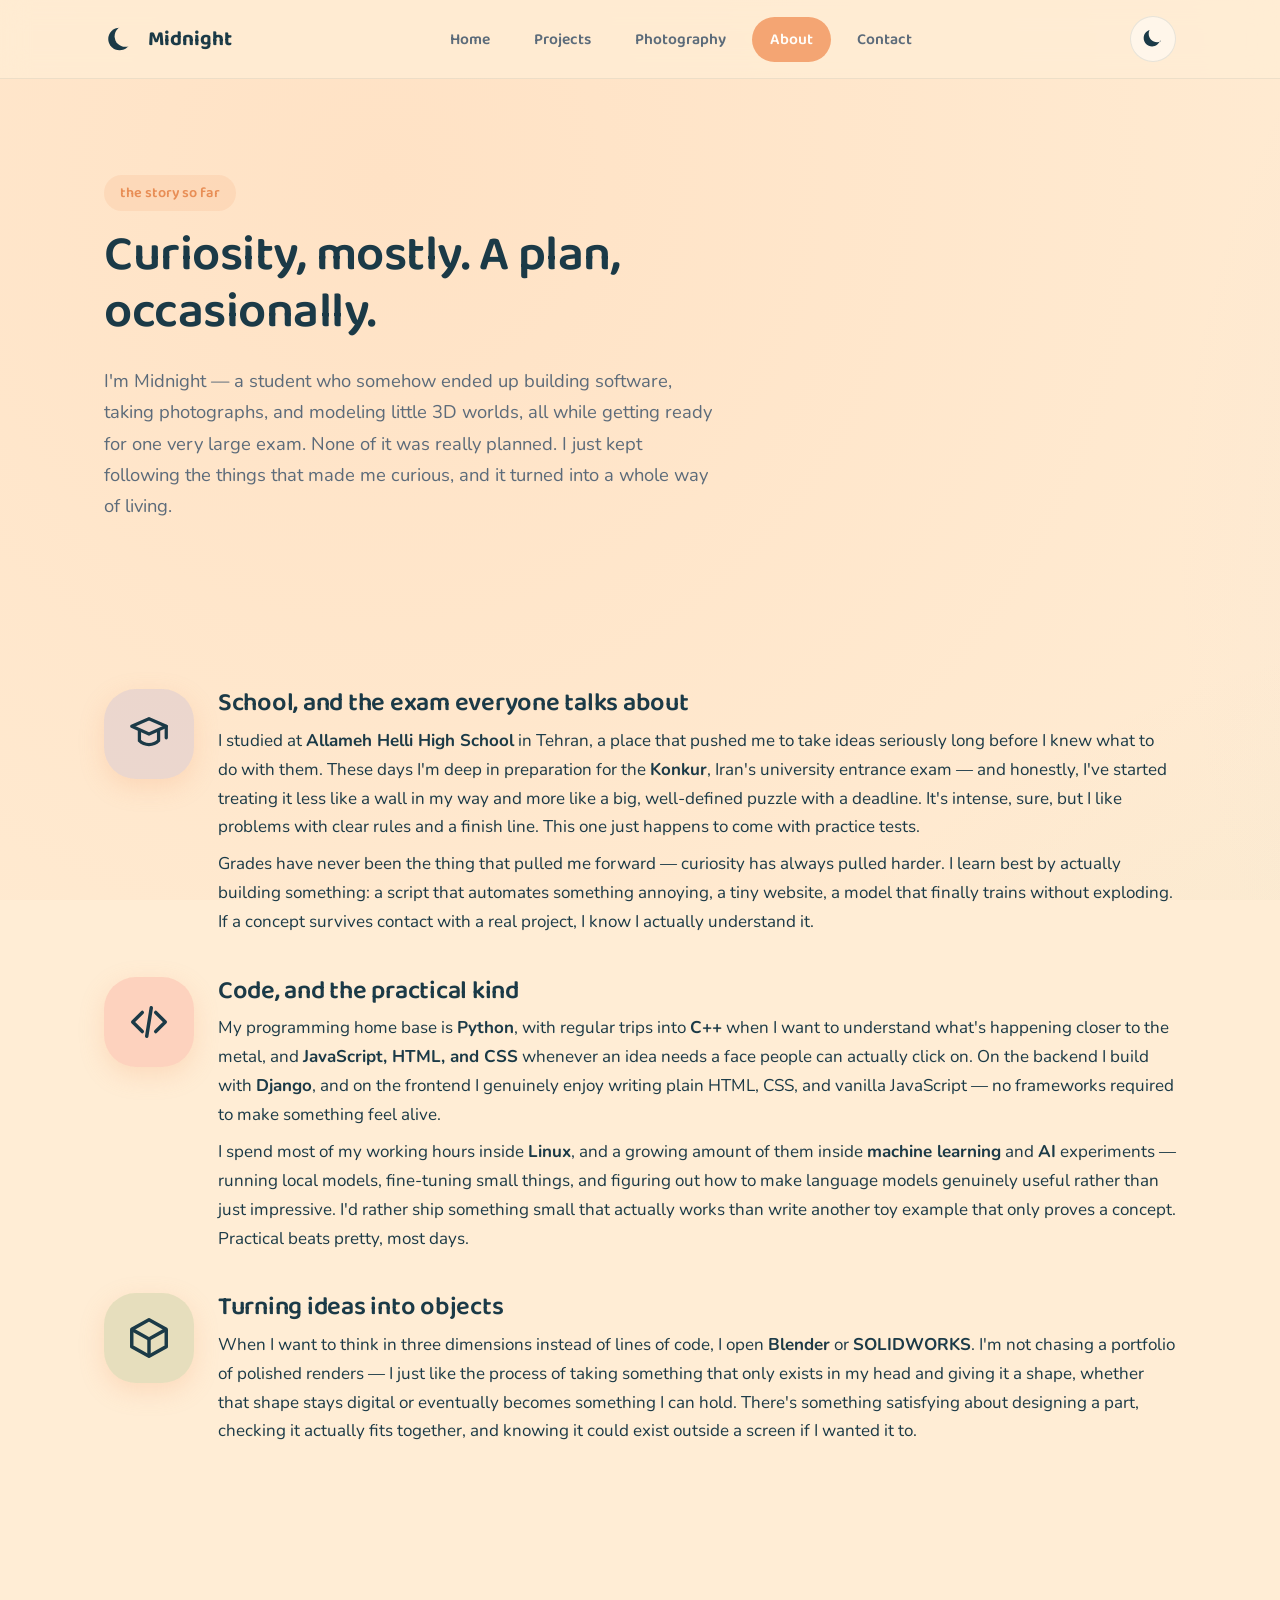
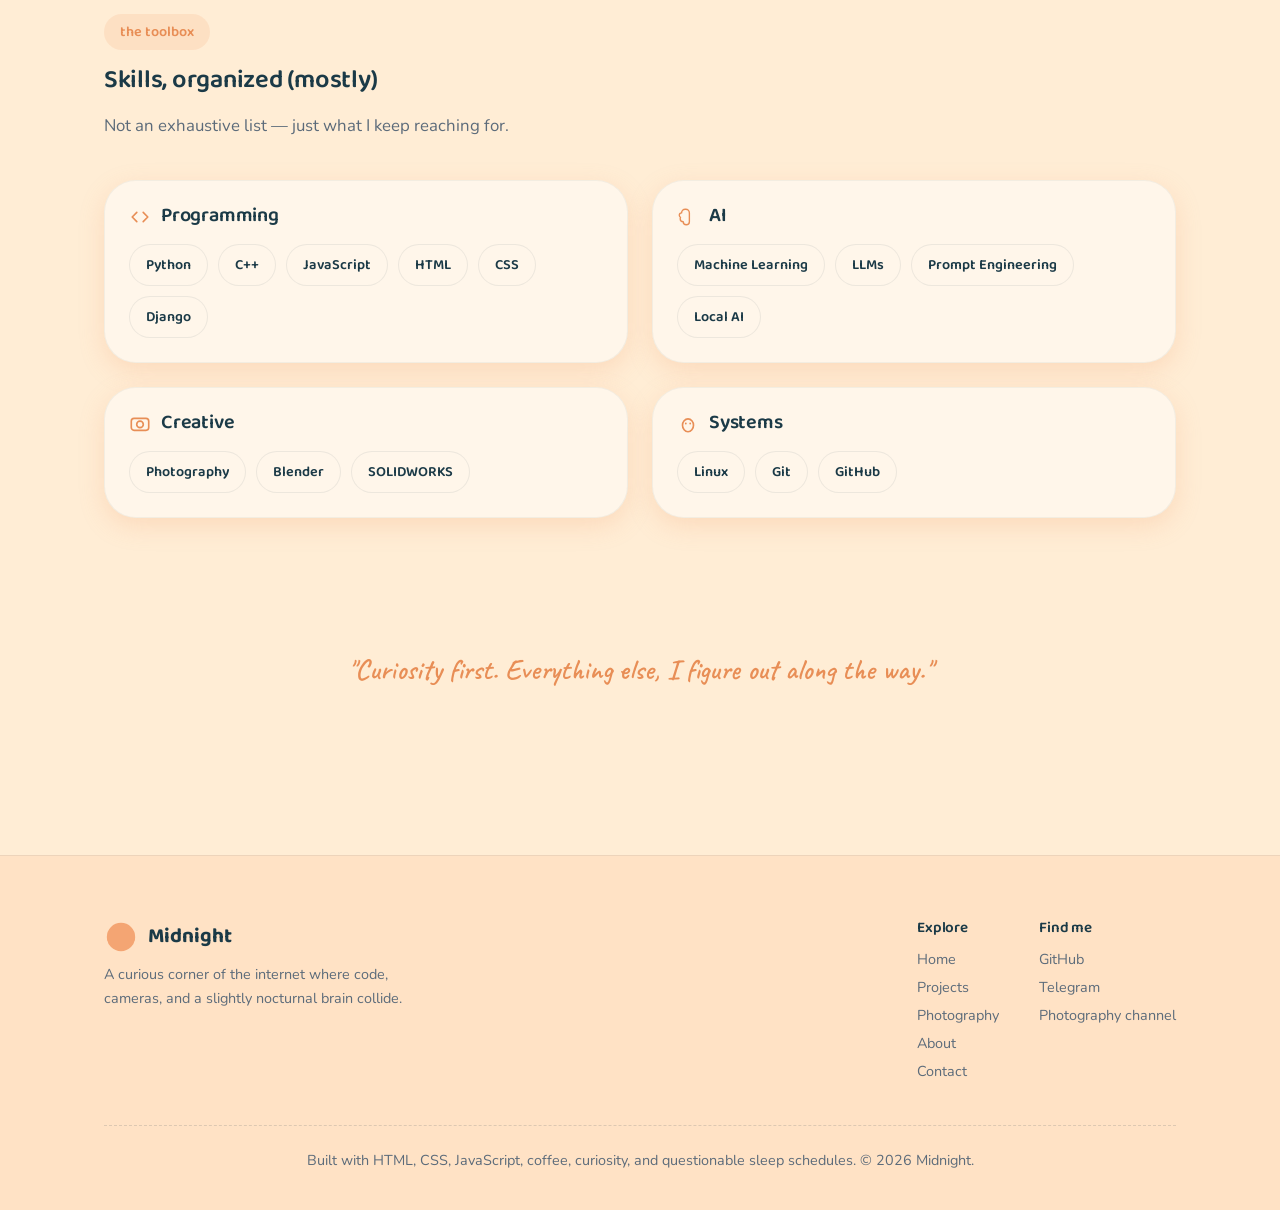
==== commit 8c0108c6: "update icon" ====
--- a/about.html
+++ b/about.html
@@ -27,10 +27,15 @@
 <header class="site-header">
   <div class="container nav-wrap">
     <a href="index.html" class="brand">
-      <svg class="brand-mark" viewBox="0 0 24 24" fill="none" xmlns="http://www.w3.org/2000/svg">
-        <circle cx="12" cy="12" r="10" fill="var(--surface)"/>
-        <path d="M17 9C16.2 9.3 15.4 9.5 14.5 9.5C11.5 9.5 9 7 9 4C9 3.3 9.1 2.6 9.4 2C6.4 2.9 4.3 5.6 4.3 8.8C4.3 12.7 7.5 15.9 11.4 15.9C14.4 15.9 16.9 14.1 18 11.5C17.6 11 17.2 10.5 17 9Z" fill="var(--ground-soft)"/>
-      </svg>
+    <svg class="brand-mark" viewBox="0 0 24 24" xmlns="http://www.w3.org/2000/svg">
+      <defs>
+        <mask id="moon">
+          <rect width="24" height="24" fill="white"/>
+          <circle cx="15" cy="10" r="7.5" fill="black"/>
+        </mask>
+      </defs>
+      <circle cx="11" cy="12" r="8" fill="currentColor" mask="url(#moon)"/>
+    </svg>
       <span class="brand-text">Midnight</span>
     </a>
     <nav class="nav-links" aria-label="Primary">
